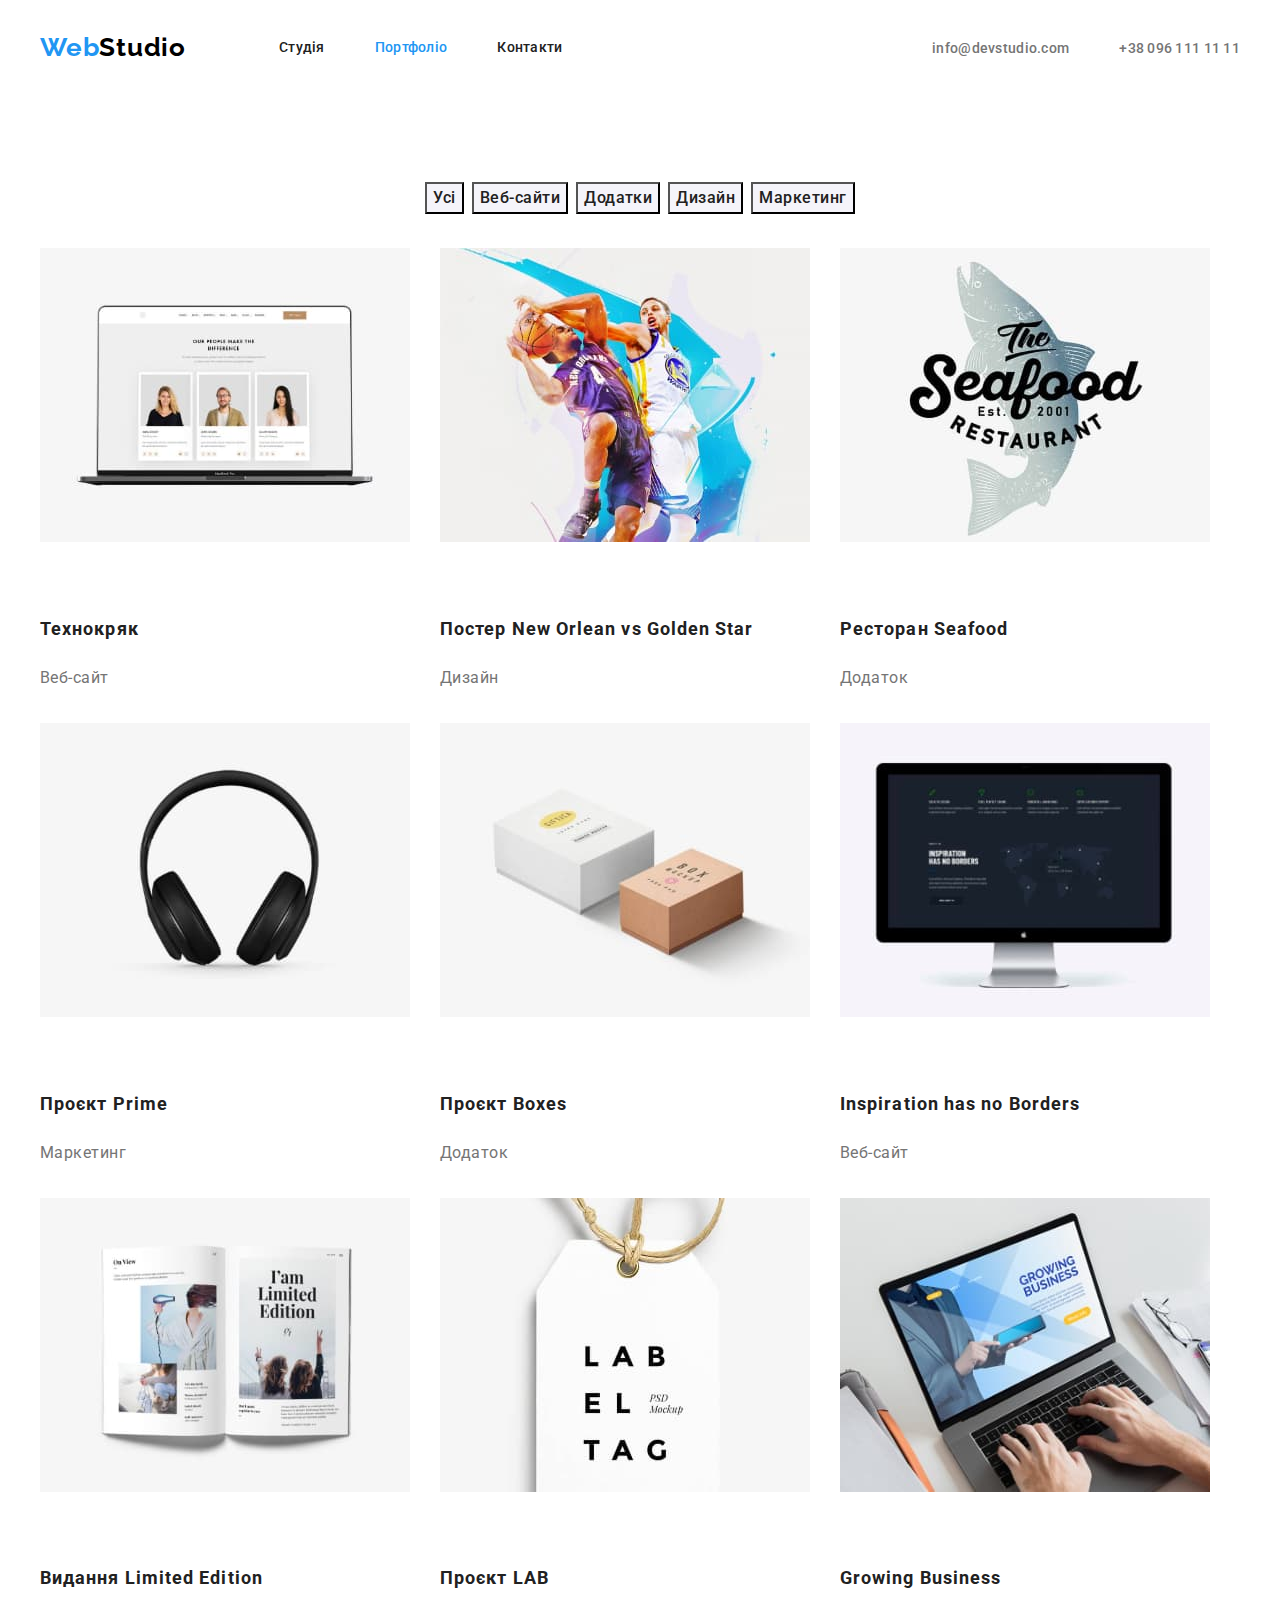
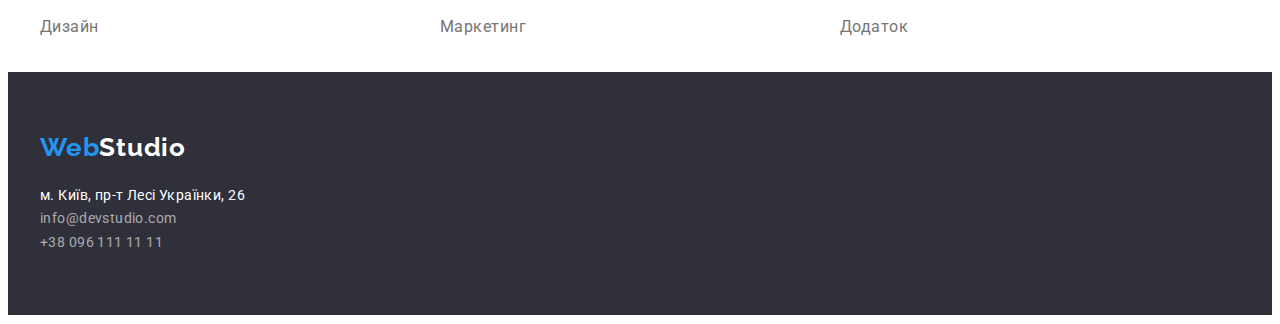
==== portfolio.html @ a0c81444 "css3" ====
<!DOCTYPE html>
<html lang="uk">
<head>
    <meta charset="UTF-8">
    <meta http-equiv="X-UA-Compatible" content="IE=edge">
    <meta name="viewport" content="width=device-width, initial-scale=1.0">
    <title>Portfolio</title>
    <link rel="preconnect" href="https://fonts.googleapis.com">
    <link rel="preconnect" href="https://fonts.gstatic.com" crossorigin>
    <link href="https://fonts.googleapis.com/css2?family=Raleway:wght@700&family=Roboto:wght@400;500;700;900&display=swap"
        rel="stylesheet">
    <link rel="stylesheet" href="./css/styles.css">
</head>
<body>
    <header class="page-header">
        <div class="header-container container">
        <a href="./index.html" class="logo"><span class="accent">Web</span>Studio</a>
        <nav class="header-nav">
            <ul class="site-nav list">
                <li class="header-nav-item"><a href="./index.html" class="header-nav-link">Студія</a></li>
                <li class="header-nav-item"><a href="./portfolio.html" class="header-nav-link current">Портфоліо</a></li>
                <li class="header-nav-item"><a href="#" class="header-nav-link">Контакти</a></li>
            </ul>
        </nav>
        <ul class="auth-nav list">
            <li class="auth-item"><a href="mailto:info@devstudio.com" class="header-auth-link">info@devstudio.com</a></li>
            <li class="auth-item"><a href="tel:+380961111111" class="header-auth-link">+38 096 111 11 11</a></li>
        </ul>
        </div>
    </header>

    <main>
        <section class="portfolio ">
            <div class="portfolio-container container">
            <h1 class="visually-hidden">Портфоліо</h1>
            <ul class="portfolio-nav list">
                <li class="portfolio-nav-item"><button type="button" class="portfolio-nav-link">Усі</button></li>
                <li class="portfolio-nav-item"><button type="button" class="portfolio-nav-link">Веб-сайти</button></li>
                <li class="portfolio-nav-item"><button type="button" class="portfolio-nav-link">Додатки</button></li>
                <li class="portfolio-nav-item"><button type="button" class="portfolio-nav-link">Дизайн</button></li>
                <li class="portfolio-nav-item"><button type="button" class="portfolio-nav-link">Маркетинг</button></li>
            </ul>
            </div>
            <div class="image-container container">
            <ul class="portfolio-image list">
                <li>
                    <a href="#" class="portfolio-link">
                    <img class="image" src="./images/laptopwomen.jpg" alt="ноутбук із фото трьох людей" width="370">
                    <h2 class="portfolio-title">Технокряк</h2>
                    <p class="portfolio-text">Веб-сайт</p>
                    </a>
                </li>
                <li>
                    <a href="#" class="portfolio-link">
                    <img class="image" src="./images/backetball.jpg" alt="два баскетболісти боряться за м'яч" width="370">
                    <h2 class="portfolio-title">Постер New Orlean vs Golden Star</h2>
                    <p class="portfolio-text">Дизайн</p>
                    </a>
                </li>
                <li>
                    <a href="#" class="portfolio-link">
                    <img class="image" src="./images/seafood.jpg" alt="логотип ресторану" width="370">
                    <h2 class="portfolio-title">Ресторан Seafood</h2>
                    <p class="portfolio-text">Додаток</p>
                    </a>
                </li>
                <li>
                    <a href="#" class="portfolio-link">
                    <img class="image" src="./images/prime.jpg" alt="навушники" width="370">
                    <h2 class="portfolio-title">Проєкт Prime</h2>
                    <p class="portfolio-text">Маркетинг</p>
                    </a>
                </li>
                <li>
                    <a href="#" class="portfolio-link">
                    <img class="image" src="./images/boxes.jpg" alt="дві коробки маленьких" width="370">
                    <h2 class="portfolio-title">Проєкт Boxes</h2>
                    <p class="portfolio-text">Додаток</p>
                    </a>
                </li>
                <li>
                    <a href="#" class="portfolio-link">
                    <img class="image" src="./images/inspiretion.jpg" alt="монітор на якому карта світу" width="370">
                    <h2 class="portfolio-title">Inspiration has no Borders</h2>
                    <p class="portfolio-text">Веб-сайт</p>
                    </a>
                </li>
                <li>
                    <a href="#" class="portfolio-link">
                    <img class="image" src="./images/limited.jpg" alt="книга в розгорнутому вигляді" width="370">
                    <h2 class="portfolio-title">Видання Limited Edition</h2>
                    <p class="portfolio-text">Дизайн</p>
                    </a>
                </li>
                <li>
                    <a href="#" class="portfolio-link">
                    <img class="image" src="./images/lab.jpg" alt="бірка на шнурочку" width="370">
                    <h2 class="portfolio-title">Проєкт LAB</h2>
                    <p class="portfolio-text">Маркетинг</p>
                    </a>
                </li>
                <li>
                    <a href="#" class="portfolio-link">
                    <img class="image" src="./images/growing.jpg" alt="людина друкує на ноутбуці" width="370">
                    <h2 class="portfolio-title">Growing Business</h2>
                    <p class="portfolio-text">Додаток</p>
                    </a>
                </li>
            </ul>
            </div>
        </section>
    </main>

    <footer class="page-footer">
        <div class="footer-container container">
            <a href="./index.html" class="logo-second"><span class="accent">Web</span>Studio</a>
        </div>
        <div class="address-container container">
            <address>
            <ul class="auth-nav-footer list">
                <li>
                    <a class="google-page" href="https://goo.gl/maps/Zzo9jvhMkeHSHWEp7" target="_blank" rel="noopener noreferrer nofollow">м. Київ,
                        пр-т Лесі Українки, 26</a>
                </li>
                <li><a href="mailto:info@devstudio.com" class="footer-link">info@devstudio.com</a></li>
                <li><a href="tel:+380961111111" class="footer-link">+38 096 111 11 11</a></li>
            </ul>
            </address>
        </div>
    </footer>
</body>
</html>
---- css/styles.css ----
:root {
    --main-color: #212121;
    --second-color: #757575;
    --background-color: #FFFFFF;
    --secondbackground-color: #2F303A;
    --accent-color: #2196F3;
    --background-color-current: #188CE8;
    --background-color-team: #F5F4FA;
    --second-font: 'Raleway', sans-serif;
    --black-color: #000000;
    --white-color: #FFFFFF;
    --mailtel-color: rgba(255, 255, 255, 0.6);
}
body {
    font-family: 'Roboto', sans-serif;
    color: var(--main-color);
    color: var(--background-color);
}
.logo {
        font-family: var(--second-font);
        font-weight: 700;
        font-size: 26px;
        line-height: 1.2;        
        letter-spacing: 0.03em;
        color: var(--black-color);
        text-decoration: none;
}

.accent {
    font-family: var(--second-font);
    font-weight: 700;
    font-size: 26px;
    line-height: 1.2;
    letter-spacing: 0.03em;
    color: var(--accent-color);
}
.list {
    list-style: none;
    padding: 0;
    margin: 0;
}
h1,h2,h3,h4,h5,h6,p {
    margin-bottom: 0;
}
.container {
    margin: 0 auto;
    /* margin-left: auto;
    margin-right: auto; */
    width: 1200px;
    padding-left: 15px;
    padding-right: 15px;
    outline-offset: -2px;
    /* outline: 2px solid red; */
}
.header-container {
    display: flex;
    align-items: center;
}
.page-header {
    display: flex;
    align-items: center;
}
.header-nav-link {
    font-weight: 500;
    font-size: 14px;
    line-height: 1.14;
    letter-spacing: 0.02em;
    color: var(--main-color);
    text-decoration: none;
    padding-top: 32px;
    padding-bottom: 32px;
    display: block;
}
.header-nav-link:hover,
.header-nav-link:focus {
    color: var(--accent-color);
}
.current {
    color: var(--accent-color);
}
.header-nav .list {
    display: flex;
}
.site-nav {
    margin-left: 93px;
}
.site-nav .header-nav-item {
    margin-right: 50px;
}
.site-nav .header-nav-item:last-child {
    margin-right: 0;
}
.auth-nav {
    display: flex;
    margin-left: auto;
    
}
.auth-nav .auth-item + .auth-item {
    margin-left: 50px;
}
.header-auth-link {
        font-weight: 500;
        font-size: 14px;
        line-height: 1.14;
        letter-spacing: 0.02em;
        color: var(--second-color);
        text-decoration: none;
        padding-top: 32px;
        padding-bottom: 32px;
        
}
.header-auth-link:hover,
.header-auth-link:focus {
    color: var(--accent-color);
}
.section {
    margin-top: 94px;
    margin-bottom: 94px;
}

/* section main */
/* hero */

.hero {
    background-color: var(--secondbackground-color);
    text-align: center;
}

.hero-title {
    margin-top: 200;
    margin-left: auto;
    margin-right: auto;
    margin-bottom: 30px;
    padding-top: 200px;
    font-weight: 900;
    font-size: 44px;
    line-height: 1.37;
    letter-spacing: 0.06em;
    text-transform: uppercase;
    color: var(--white-color);
    width: 696px;
    
}
.button {
    text-align: center;
    margin-top: 30px;
    margin-bottom: 200px;
    display: inline-block;
    min-width: 216px;
    border-radius: 4px;
    padding: 11px 32px;
    font-family: inherit;
    font-weight: 700;
    font-size: 16px;
    line-height: 1.88;
    letter-spacing: 0.06em;
    color: var(--white-color);
    background-color: var(--accent-color);
    cursor: pointer;
    border: 1px solid transparent;
    
}
.button:hover,
.button:focus {
    background-color: var(--background-color-current);
}
/* section aside */
.aside-container .site-aside {
    display: flex;
    text-align: start;
    margin-top: 94px;
    margin-left: 30px;
}

.visually-hidden {
    position: absolute;
    width: 1px;
    height: 1px;
    margin: -1px;
    border: 0;
    padding: 0;
    white-space: nowrap;
    clip-path: inset(100%);
    clip: rect(0 0 0 0);
    overflow: hidden;
}
.subtitle-aside {
    margin-bottom: 10px;
    font-weight: 700;
    font-size: 14px;
    line-height: 1.14;
    letter-spacing: 0.03em;
    text-transform: uppercase;
    color: var(--main-color);
    margin-top: 0;
   
}
.text-aside {
    font-size: 14px;
    line-height: 1.7;
    letter-spacing: 0.03em;
    color: var(--second-color);
    margin-top: 10px;
    margin-bottom: 94px;
    margin-right: 30px;
    width: 270px;
}

/* section job */
.job-container .site-job {
    display: flex;
    gap: 30px;
}
.job-item {
    flex-basis: calc((100% - 30px * 2) / 3);
}
.title-job {
    margin-bottom: 50px;
    font-weight: 700;
    font-size: 36px;
    line-height: 1.16;
    text-align: center;
    letter-spacing: 0.03em;
    color: var(--main-color);
}
.image-job {
    margin-bottom: 94px;
}
/* section-team */
.team-container .site-team {
    display: flex;
    gap: 30px;
}
.team-item {
    flex-basis: calc((100% - 30px * 3) / 4);
}
.team {
    background-color: var(--background-color-team);
}
.title-team {
    margin-top: 94px;
    margin-bottom: 50px;
    font-weight: 700;
    font-size: 36px;
    line-height: 1.16;
    text-align: center;
    letter-spacing: 0.03em;
    color: var(--main-color);
}
.image {
    margin-bottom: 30px;
}

.subtitle-team {
    margin-bottom: 10px;
    font-weight: 500;
    font-size: 16px;
    line-height: 1.18;
    text-align: center;
    letter-spacing: 0.03em;
    color: var(--main-color);
}
.text-team {
    margin-bottom: 124px;
    font-size: 16px;
    line-height: 1.18;
    text-align: center;
    letter-spacing: 0.03em;
    color: var(--second-color);
}
/* footer */
.footer-container {
    padding-top: 60px;
}
.logo-second {
    color: var(--white-color);
    font-family: var(--second-font);
    font-weight: 700;
    font-size: 26px;
    line-height: 1.2;
    letter-spacing: 0.03em;
    text-decoration: none;
}
.page-footer {
    background-color: var(--secondbackground-color);
}
.address-container {
    padding-top: 20px;
    margin-bottom: 9px;
    padding-bottom: 60px;
}
.google-page {
    font-size: 14px;
    line-height: 1.7;
    letter-spacing: 0.03em;
    color: var(--white-color);
    text-decoration: none;
    font-style: normal;
    margin-bottom: 9px;
   
    
}
.google-page:hover,
.google-page:focus {
    color: var(--accent-color);
}
.footer-link {
    font-size: 14px;
    line-height: 1.7;
    letter-spacing: 0.03em;
    color: var(--mailtel-color);
    text-decoration: none;
    font-style: normal;
    
}
.footer-link:hover,
.footer-link:focus {
    color: var(--accent-color);
}
/* PAGE PORTFOLIO */

.portfolio-nav {
    display: flex;
    margin-top: 94px; 
    justify-content: center;
    gap: 8px;
}
.portfolio-nav-item {
    display: block;
    /* margin: 0 auto; */
    

}
.portfolio-nav-link {
    font-family: inherit;
    font-weight: 500;
    font-size: 16px;
    line-height: 1.62;
    text-align: center;
    letter-spacing: 0.03em;
    color: var(--main-color);
    cursor: pointer;
    background-color: var(--background-color-team);
}
.portfolio-nav-link:hover,
.portfolio-nav-link:focus {
    color: var(--white-color);
}
.portfolio-nav-link:hover,
.portfolio-nav-link:focus {
    background-color: var(--accent-color);
}
.portfolio-image {
    display: flex;
    flex-wrap: wrap;
    margin-top: 34px;
    margin-bottom: 30px;
    gap: 30px;
}
.portfolio-title {
    font-weight: 700;
    font-size: 18px;
    line-height: 2;
    letter-spacing: 0.06em;
    color: var(--main-color);
    padding-top: 20px;
}
.portfolio-text {
    font-size: 16px;
    line-height: 1.87;
    letter-spacing: 0.03em;
    color: var(--second-color);
}
.portfolio-link {
    text-decoration: none;
}


/*  колір основного тексту #212121 

/*  вторинний колір тексту #757575

/* білий колір #FFFFFF

/* акцент #2196F3

/* вторинний колір фону #2F303A */
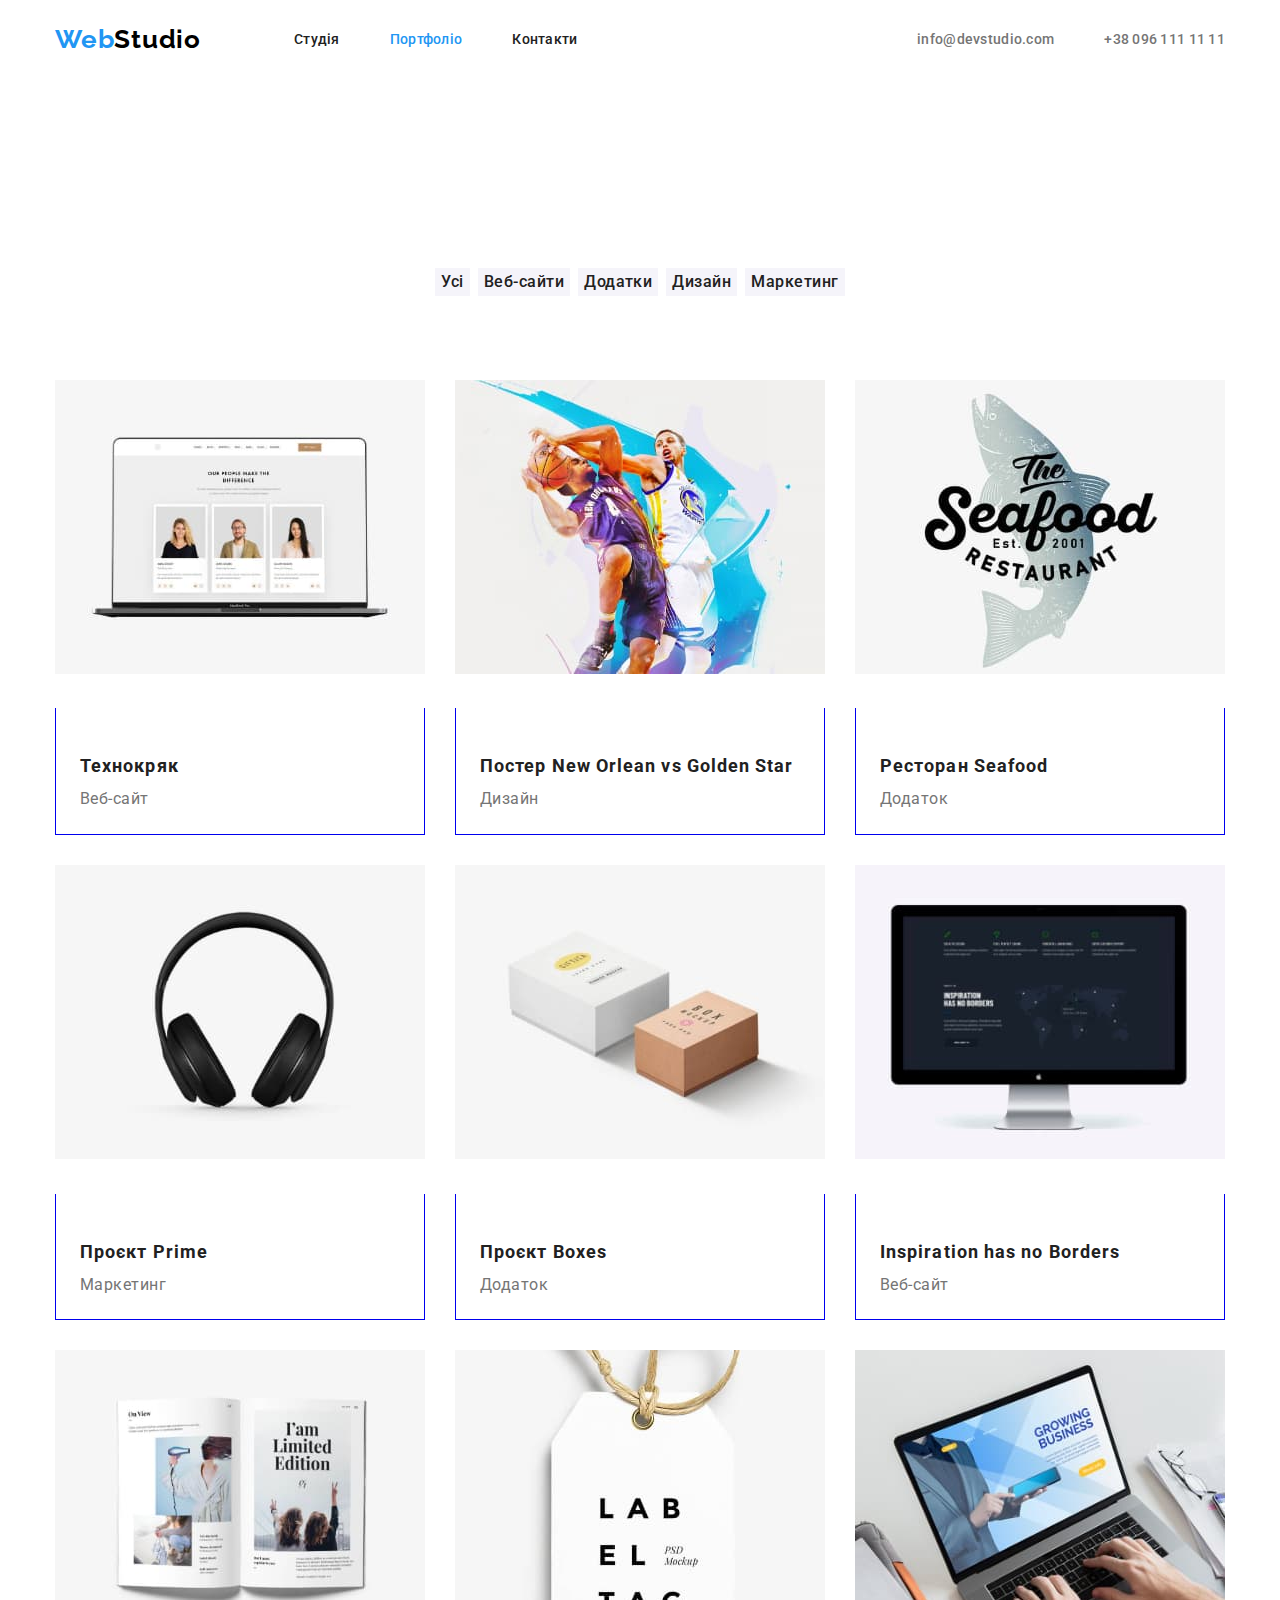
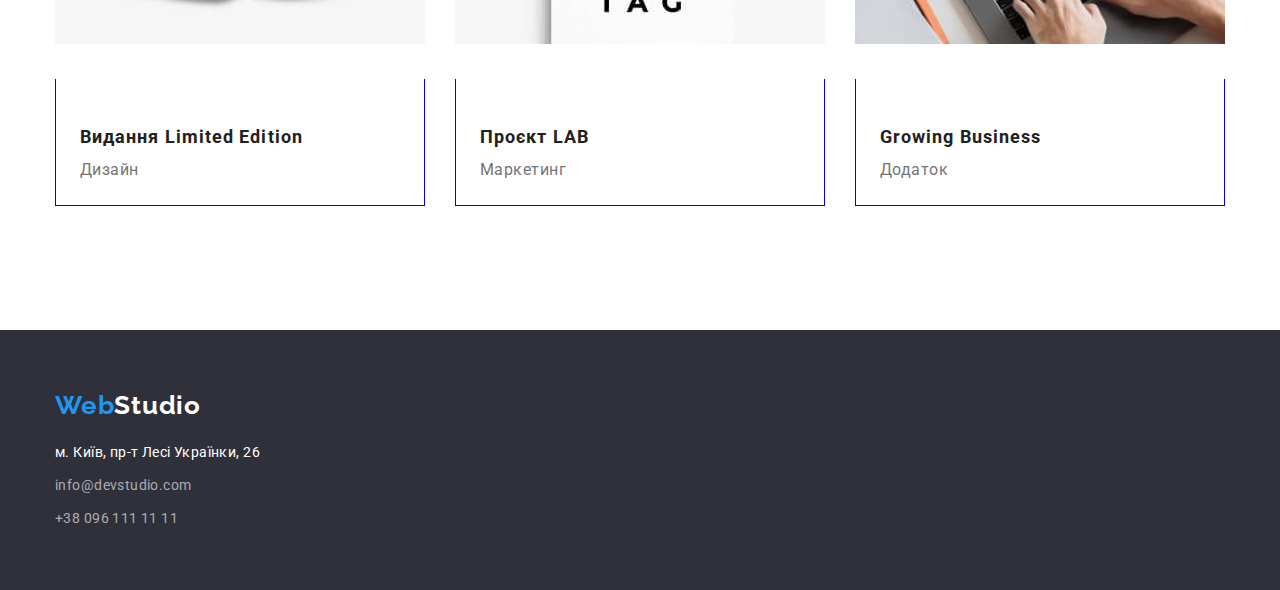
==== commit e4c619b0: "css 3 hw" ====
--- a/portfolio.html
+++ b/portfolio.html
@@ -9,10 +9,11 @@
     <link rel="preconnect" href="https://fonts.gstatic.com" crossorigin>
     <link href="https://fonts.googleapis.com/css2?family=Raleway:wght@700&family=Roboto:wght@400;500;700;900&display=swap"
         rel="stylesheet">
+    <link rel="stylesheet" href="https://cdnjs.cloudflare.com/ajax/libs/modern-normalize/1.1.0/modern-normalize.min.css">
     <link rel="stylesheet" href="./css/styles.css">
 </head>
 <body>
-    <header class="page-header">
+    <header class="page-header border">
         <div class="header-container container">
         <a href="./index.html" class="logo"><span class="accent">Web</span>Studio</a>
         <nav class="header-nav">
@@ -30,7 +31,7 @@
     </header>
 
     <main>
-        <section class="portfolio ">
+        <section class="portfolio section">
             <div class="portfolio-container container">
             <h1 class="visually-hidden">Портфоліо</h1>
             <ul class="portfolio-nav list">
@@ -46,64 +47,82 @@
                 <li>
                     <a href="#" class="portfolio-link">
                     <img class="image" src="./images/laptopwomen.jpg" alt="ноутбук із фото трьох людей" width="370">
+                    <div class="portfolio-container-border">
                     <h2 class="portfolio-title">Технокряк</h2>
                     <p class="portfolio-text">Веб-сайт</p>
+                    </div>
                     </a>
                 </li>
                 <li>
                     <a href="#" class="portfolio-link">
                     <img class="image" src="./images/backetball.jpg" alt="два баскетболісти боряться за м'яч" width="370">
+                    <div class="portfolio-container-border">
                     <h2 class="portfolio-title">Постер New Orlean vs Golden Star</h2>
                     <p class="portfolio-text">Дизайн</p>
+                    </div>
                     </a>
                 </li>
                 <li>
                     <a href="#" class="portfolio-link">
                     <img class="image" src="./images/seafood.jpg" alt="логотип ресторану" width="370">
+                    <div class="portfolio-container-border">
                     <h2 class="portfolio-title">Ресторан Seafood</h2>
                     <p class="portfolio-text">Додаток</p>
+                    </div>
                     </a>
                 </li>
                 <li>
                     <a href="#" class="portfolio-link">
                     <img class="image" src="./images/prime.jpg" alt="навушники" width="370">
+                    <div class="portfolio-container-border">
                     <h2 class="portfolio-title">Проєкт Prime</h2>
                     <p class="portfolio-text">Маркетинг</p>
+                    </div>
                     </a>
                 </li>
                 <li>
                     <a href="#" class="portfolio-link">
                     <img class="image" src="./images/boxes.jpg" alt="дві коробки маленьких" width="370">
+                    <div class="portfolio-container-border">
                     <h2 class="portfolio-title">Проєкт Boxes</h2>
                     <p class="portfolio-text">Додаток</p>
+                    </div>
                     </a>
                 </li>
                 <li>
                     <a href="#" class="portfolio-link">
                     <img class="image" src="./images/inspiretion.jpg" alt="монітор на якому карта світу" width="370">
+                    <div class="portfolio-container-border">
                     <h2 class="portfolio-title">Inspiration has no Borders</h2>
                     <p class="portfolio-text">Веб-сайт</p>
+                    </div>
                     </a>
                 </li>
                 <li>
                     <a href="#" class="portfolio-link">
                     <img class="image" src="./images/limited.jpg" alt="книга в розгорнутому вигляді" width="370">
+                    <div class="portfolio-container-border">
                     <h2 class="portfolio-title">Видання Limited Edition</h2>
                     <p class="portfolio-text">Дизайн</p>
+                    </div>
                     </a>
                 </li>
                 <li>
                     <a href="#" class="portfolio-link">
                     <img class="image" src="./images/lab.jpg" alt="бірка на шнурочку" width="370">
+                    <div class="portfolio-container-border">
                     <h2 class="portfolio-title">Проєкт LAB</h2>
                     <p class="portfolio-text">Маркетинг</p>
+                    </div>
                     </a>
                 </li>
                 <li>
                     <a href="#" class="portfolio-link">
                     <img class="image" src="./images/growing.jpg" alt="людина друкує на ноутбуці" width="370">
+                    <div class="portfolio-container-border">
                     <h2 class="portfolio-title">Growing Business</h2>
                     <p class="portfolio-text">Додаток</p>
+                    </div>
                     </a>
                 </li>
             </ul>
@@ -111,19 +130,17 @@
         </section>
     </main>
 
-    <footer class="page-footer">
+    <footer class="page-footer section">
         <div class="footer-container container">
             <a href="./index.html" class="logo-second"><span class="accent">Web</span>Studio</a>
-        </div>
-        <div class="address-container container">
             <address>
-            <ul class="auth-nav-footer list">
-                <li>
+                <ul class="auth-nav-footer list">
+                <li class="footer-nav">
                     <a class="google-page" href="https://goo.gl/maps/Zzo9jvhMkeHSHWEp7" target="_blank" rel="noopener noreferrer nofollow">м. Київ,
                         пр-т Лесі Українки, 26</a>
                 </li>
-                <li><a href="mailto:info@devstudio.com" class="footer-link">info@devstudio.com</a></li>
-                <li><a href="tel:+380961111111" class="footer-link">+38 096 111 11 11</a></li>
+                <li class="footer-nav"><a href="mailto:info@devstudio.com" class="footer-link">info@devstudio.com</a></li>
+                <li class="footer-nav"><a href="tel:+380961111111" class="footer-link">+38 096 111 11 11</a></li>
             </ul>
             </address>
         </div>
--- a/css/styles.css
+++ b/css/styles.css
@@ -41,6 +41,7 @@
 }
 h1,h2,h3,h4,h5,h6,p {
     margin-bottom: 0;
+    margin-top: 0;
 }
 .container {
     margin: 0 auto;
@@ -81,7 +82,7 @@
 .header-nav .list {
     display: flex;
 }
-.site-nav {
+.header-nav {
     margin-left: 93px;
 }
 .site-nav .header-nav-item {
@@ -99,23 +100,23 @@
     margin-left: 50px;
 }
 .header-auth-link {
-        font-weight: 500;
-        font-size: 14px;
-        line-height: 1.14;
-        letter-spacing: 0.02em;
-        color: var(--second-color);
-        text-decoration: none;
-        padding-top: 32px;
-        padding-bottom: 32px;
-        
+    display: inline-block;
+    font-weight: 500;
+    font-size: 14px;
+    line-height: 1.14;
+    letter-spacing: 0.02em;
+    color: var(--second-color);
+    text-decoration: none;
+    padding-top: 32px;
+    padding-bottom: 32px;    
 }
 .header-auth-link:hover,
 .header-auth-link:focus {
     color: var(--accent-color);
 }
 .section {
-    margin-top: 94px;
-    margin-bottom: 94px;
+    padding-top: 94px;
+    padding-bottom: 94px;
 }
 
 /* section main */
@@ -124,14 +125,14 @@
 .hero {
     background-color: var(--secondbackground-color);
     text-align: center;
+    padding-top: 200px;
+    padding-bottom: 200px;
 }
 
 .hero-title {
-    margin-top: 200;
     margin-left: auto;
     margin-right: auto;
     margin-bottom: 30px;
-    padding-top: 200px;
     font-weight: 900;
     font-size: 44px;
     line-height: 1.37;
@@ -144,7 +145,6 @@
 .button {
     text-align: center;
     margin-top: 30px;
-    margin-bottom: 200px;
     display: inline-block;
     min-width: 216px;
     border-radius: 4px;
@@ -168,8 +168,7 @@
 .aside-container .site-aside {
     display: flex;
     text-align: start;
-    margin-top: 94px;
-    margin-left: 30px;
+    gap: 30px;
 }
 
 .visually-hidden {
@@ -184,6 +183,9 @@
     clip: rect(0 0 0 0);
     overflow: hidden;
 }
+.aside-four {
+    flex-basis: 1200px;
+}
 .subtitle-aside {
     margin-bottom: 10px;
     font-weight: 700;
@@ -201,12 +203,10 @@
     letter-spacing: 0.03em;
     color: var(--second-color);
     margin-top: 10px;
-    margin-bottom: 94px;
-    margin-right: 30px;
-    width: 270px;
 }
 
 /* section job */
+
 .job-container .site-job {
     display: flex;
     gap: 30px;
@@ -224,8 +224,10 @@
     color: var(--main-color);
 }
 .image-job {
-    margin-bottom: 94px;
-}
+    display: block;
+    max-width: 100%;
+}
+
 /* section-team */
 .team-container .site-team {
     display: flex;
@@ -238,7 +240,6 @@
     background-color: var(--background-color-team);
 }
 .title-team {
-    margin-top: 94px;
     margin-bottom: 50px;
     font-weight: 700;
     font-size: 36px;
@@ -261,7 +262,6 @@
     color: var(--main-color);
 }
 .text-team {
-    margin-bottom: 124px;
     font-size: 16px;
     line-height: 1.18;
     text-align: center;
@@ -269,25 +269,36 @@
     color: var(--second-color);
 }
 /* footer */
-.footer-container {
-    padding-top: 60px;
-}
-.logo-second {
-    color: var(--white-color);
-    font-family: var(--second-font);
-    font-weight: 700;
-    font-size: 26px;
-    line-height: 1.2;
-    letter-spacing: 0.03em;
-    text-decoration: none;
-}
-.page-footer {
-    background-color: var(--secondbackground-color);
-}
-.address-container {
+/* .footer-container {
     padding-top: 20px;
     margin-bottom: 9px;
     padding-bottom: 60px;
+} */
+.page-footer {
+    padding-top: 60px;
+    padding-bottom: 60px;
+}
+.logo-second {
+    margin-bottom: 20px;
+    color: var(--white-color);
+    font-family: var(--second-font);
+    font-weight: 700;
+    font-size: 26px;
+    line-height: 1.2;
+    letter-spacing: 0.03em;
+    text-decoration: none;
+}
+.page-footer {
+    background-color: var(--secondbackground-color);
+}
+.auth-nav-footer {
+    margin-top: 20px;
+}
+.footer-nav {
+    margin-bottom: 9px;
+}
+.footer-nav:last-child {
+    margin-bottom: 0;
 }
 .google-page {
     font-size: 14px;
@@ -318,18 +329,19 @@
     color: var(--accent-color);
 }
 /* PAGE PORTFOLIO */
-
+.page-header .border {
+    border-bottom: 1px solid;
+}
 .portfolio-nav {
-    display: flex;
-    margin-top: 94px; 
+    display: flex; 
     justify-content: center;
     gap: 8px;
+    padding-top: 94px;
+    padding-bottom: 50px;
 }
 .portfolio-nav-item {
     display: block;
     /* margin: 0 auto; */
-    
-
 }
 .portfolio-nav-link {
     font-family: inherit;
@@ -341,6 +353,7 @@
     color: var(--main-color);
     cursor: pointer;
     background-color: var(--background-color-team);
+    border: none; 
 }
 .portfolio-nav-link:hover,
 .portfolio-nav-link:focus {
@@ -357,6 +370,15 @@
     margin-bottom: 30px;
     gap: 30px;
 }
+.portfolio-container-border {
+    padding-top: 20px;
+    padding-right: 24px;
+    padding-bottom: 20px;
+    padding-left: 24px;
+    border: 1px solid;
+    border-top: 0;
+    
+}
 .portfolio-title {
     font-weight: 700;
     font-size: 18px;
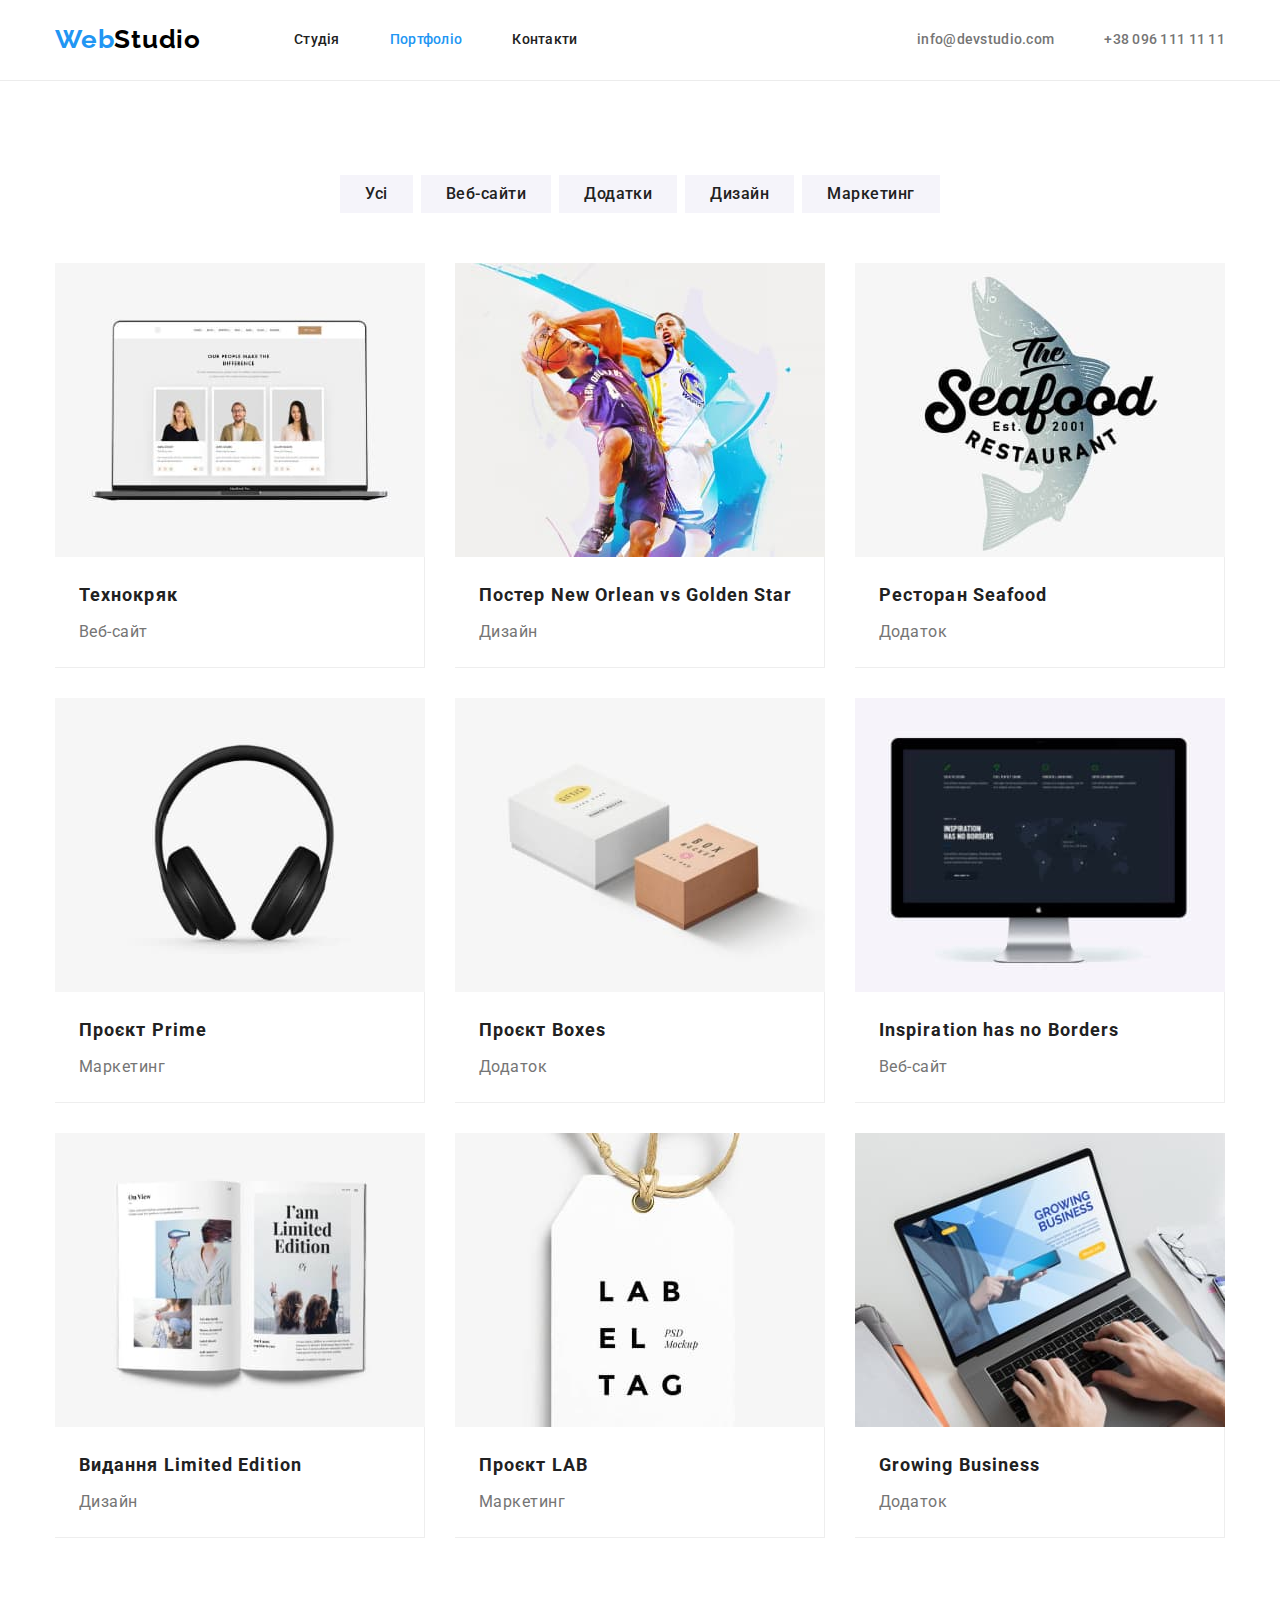
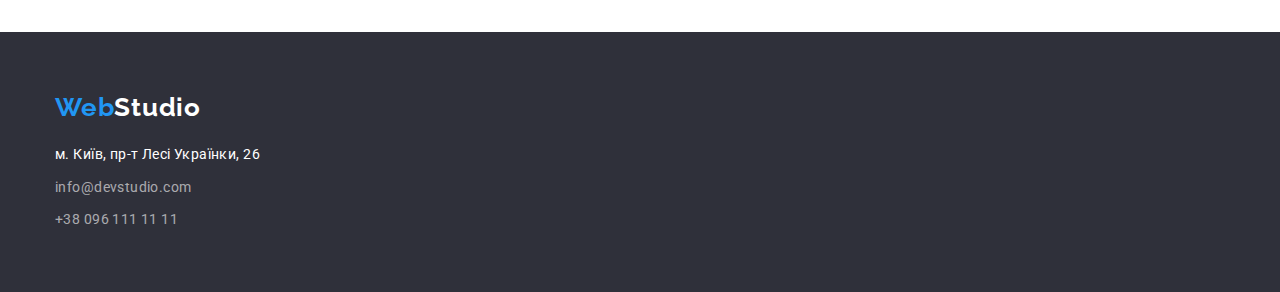
==== commit 5d19fd58: "css hw3 next" ====
--- a/portfolio.html
+++ b/portfolio.html
@@ -133,7 +133,7 @@
     <footer class="page-footer section">
         <div class="footer-container container">
             <a href="./index.html" class="logo-second"><span class="accent">Web</span>Studio</a>
-            <address>
+            <address class="footer-address">
                 <ul class="auth-nav-footer list">
                 <li class="footer-nav">
                     <a class="google-page" href="https://goo.gl/maps/Zzo9jvhMkeHSHWEp7" target="_blank" rel="noopener noreferrer nofollow">м. Київ,
--- a/css/styles.css
+++ b/css/styles.css
@@ -60,6 +60,7 @@
 .page-header {
     display: flex;
     align-items: center;
+    border-bottom: 1px solid #ECECEC;
 }
 .header-nav-link {
     font-weight: 500;
@@ -144,7 +145,7 @@
 }
 .button {
     text-align: center;
-    margin-top: 30px;
+
     display: inline-block;
     min-width: 216px;
     border-radius: 4px;
@@ -157,8 +158,7 @@
     color: var(--white-color);
     background-color: var(--accent-color);
     cursor: pointer;
-    border: 1px solid transparent;
-    
+    border: 1px solid transparent; 
 }
 .button:hover,
 .button:focus {
@@ -184,7 +184,7 @@
     overflow: hidden;
 }
 .aside-four {
-    flex-basis: 1200px;
+    flex-basis: calc((100% - 30px * 3) / 4);
 }
 .subtitle-aside {
     margin-bottom: 10px;
@@ -206,6 +206,9 @@
 }
 
 /* section job */
+.job {
+    padding-top: 0;
+}
 
 .job-container .site-job {
     display: flex;
@@ -235,6 +238,9 @@
 }
 .team-item {
     flex-basis: calc((100% - 30px * 3) / 4);
+    background-color: var(--background-color);
+    box-shadow: 0px 1px 3px rgba(0, 0, 0, 0.12), 0px 1px 1px rgba(0, 0, 0, 0.14), 0px 2px 1px rgba(0, 0, 0, 0.2);
+    border-radius: 0px 0px 4px 4px;
 }
 .team {
     background-color: var(--background-color-team);
@@ -248,8 +254,9 @@
     letter-spacing: 0.03em;
     color: var(--main-color);
 }
-.image {
-    margin-bottom: 30px;
+.team-name {
+    padding-top: 30px;
+    padding-bottom: 30px;
 }
 
 .subtitle-team {
@@ -291,7 +298,7 @@
 .page-footer {
     background-color: var(--secondbackground-color);
 }
-.auth-nav-footer {
+.footer-address {
     margin-top: 20px;
 }
 .footer-nav {
@@ -307,9 +314,7 @@
     color: var(--white-color);
     text-decoration: none;
     font-style: normal;
-    margin-bottom: 9px;
-   
-    
+    margin-bottom: 9px;   
 }
 .google-page:hover,
 .google-page:focus {
@@ -336,14 +341,16 @@
     display: flex; 
     justify-content: center;
     gap: 8px;
-    padding-top: 94px;
-    padding-bottom: 50px;
 }
 .portfolio-nav-item {
     display: block;
     /* margin: 0 auto; */
 }
 .portfolio-nav-link {
+    padding-top: 6px;
+    padding-right: 25px;
+    padding-bottom: 6px;
+    padding-left: 25px;
     font-family: inherit;
     font-weight: 500;
     font-size: 16px;
@@ -366,8 +373,7 @@
 .portfolio-image {
     display: flex;
     flex-wrap: wrap;
-    margin-top: 34px;
-    margin-bottom: 30px;
+    margin-top: 50px;
     gap: 30px;
 }
 .portfolio-container-border {
@@ -375,9 +381,9 @@
     padding-right: 24px;
     padding-bottom: 20px;
     padding-left: 24px;
-    border: 1px solid;
-    border-top: 0;
-    
+    border-right: 1px solid #EEEEEE;
+    border-bottom: 1px solid #EEEEEE;
+    border-right: 1px solid #EEEEEE;
 }
 .portfolio-title {
     font-weight: 700;
@@ -385,7 +391,7 @@
     line-height: 2;
     letter-spacing: 0.06em;
     color: var(--main-color);
-    padding-top: 20px;
+    margin-bottom: 4px;
 }
 .portfolio-text {
     font-size: 16px;
@@ -396,6 +402,12 @@
 .portfolio-link {
     text-decoration: none;
 }
+.image { 
+    display: block;
+    border-color: var(--background-color); 
+    max-width: 100%;
+}
+
 
 
 /*  колір основного тексту #212121 
